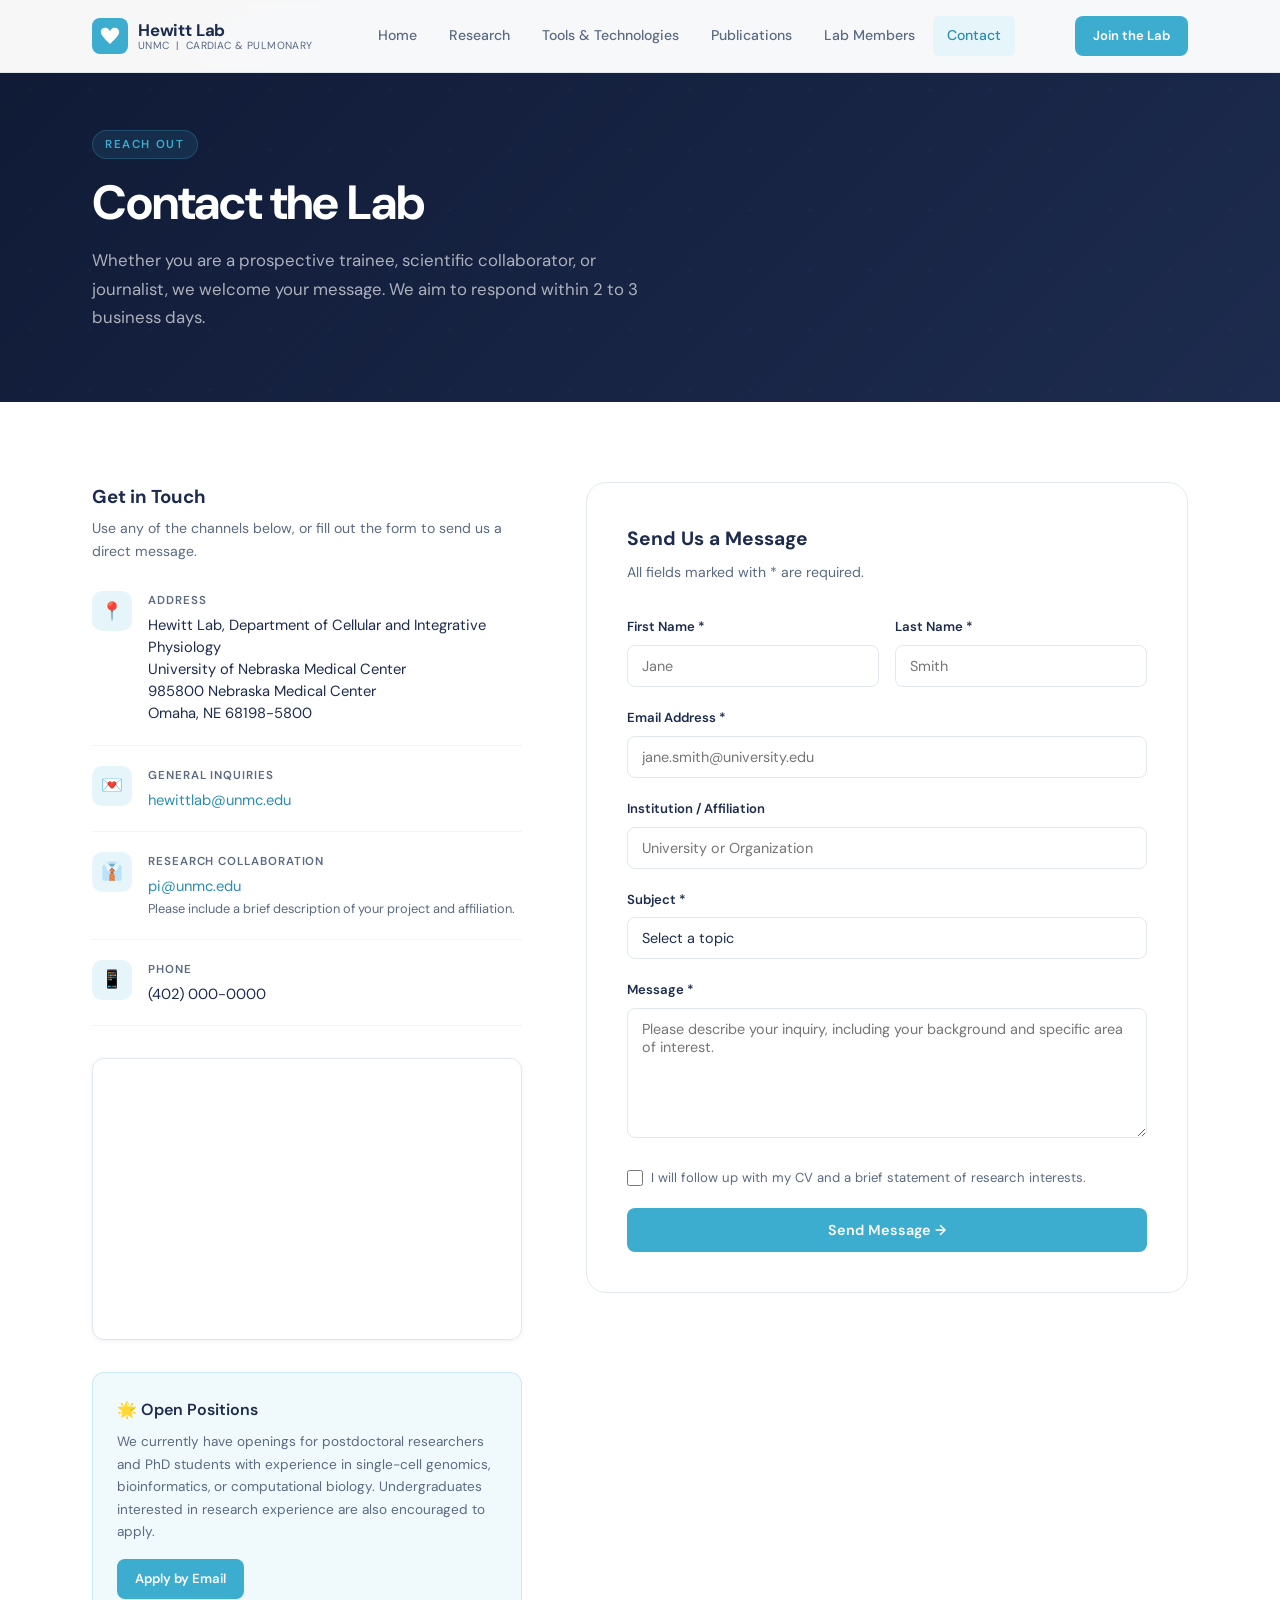
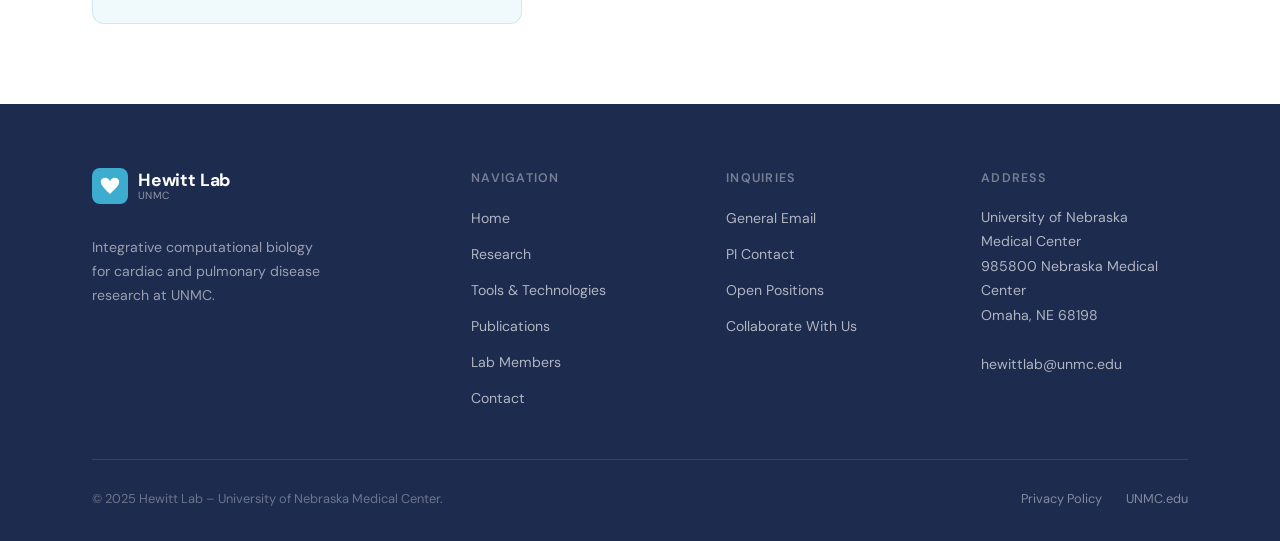
==== contact.html @ bd1dcf68 "Add files via upload" ====
<!DOCTYPE html>
<html lang="en">
<head>
  <meta charset="UTF-8" />
  <meta name="viewport" content="width=device-width, initial-scale=1.0" />
  <title>Contact | Hewitt Lab | UNMC</title>
  <meta name="description" content="Get in touch with the Hewitt Lab at UNMC for research inquiries, collaboration opportunities, and position openings." />
  <link rel="stylesheet" href="styles.css" />
</head>
<body>

  <header class="site-header solid" id="siteHeader">
    <div class="header-inner">
      <a href="index.html" class="header-logo">
        <div class="logo-mark">
          <svg viewBox="0 0 24 24"><path d="M12 21.593c-5.63-5.539-11-10.297-11-14.402 0-3.791 3.068-5.191 5.281-5.191 1.312 0 4.151.501 5.719 4.457 1.59-3.968 4.464-4.447 5.726-4.447 2.54 0 5.274 1.621 5.274 5.181 0 4.069-5.136 8.625-11 14.402z"/></svg>
        </div>
        <div class="logo-text">
          <span class="logo-name">Hewitt Lab</span>
          <span class="logo-sub">UNMC &nbsp;|&nbsp; Cardiac &amp; Pulmonary</span>
        </div>
      </a>
      <nav class="header-nav">
        <a href="index.html" class="nav-link">Home</a>
        <a href="research.html" class="nav-link">Research</a>
        <a href="tools.html" class="nav-link">Tools &amp; Technologies</a>
        <a href="publications.html" class="nav-link">Publications</a>
        <a href="team.html" class="nav-link">Lab Members</a>
        <a href="contact.html" class="nav-link active">Contact</a>
      </nav>
      <a href="contact.html" class="btn btn--primary btn--sm header-cta">Join the Lab</a>
      <button class="menu-toggle" id="menuToggle" aria-label="Open menu"><span></span><span></span><span></span></button>
    </div>
  </header>

  <div class="mobile-nav" id="mobileNav" style="display:none; position:fixed; inset:0; background:var(--navy); z-index:999; flex-direction:column; align-items:flex-start; padding:6rem 2rem 2rem; gap:0.5rem;">
    <a href="index.html" class="nav-link" style="font-size:1.1rem;color:rgba(255,255,255,0.8)">Home</a>
    <a href="research.html" class="nav-link" style="font-size:1.1rem;color:rgba(255,255,255,0.8)">Research</a>
    <a href="tools.html" class="nav-link" style="font-size:1.1rem;color:rgba(255,255,255,0.8)">Tools &amp; Technologies</a>
    <a href="publications.html" class="nav-link" style="font-size:1.1rem;color:rgba(255,255,255,0.8)">Publications</a>
    <a href="team.html" class="nav-link" style="font-size:1.1rem;color:rgba(255,255,255,0.8)">Lab Members</a>
    <a href="contact.html" class="nav-link active" style="font-size:1.1rem;color:white">Contact</a>
  </div>

  <!-- Page Hero -->
  <section class="page-hero">
    <div class="container page-hero-inner">
      <span class="page-hero-label">Reach Out</span>
      <h1 class="page-hero-title">Contact the Lab</h1>
      <p class="page-hero-desc">
        Whether you are a prospective trainee, scientific collaborator, or journalist,
        we welcome your message. We aim to respond within 2 to 3 business days.
      </p>
    </div>
  </section>

  <!-- Contact Section -->
  <section class="section section--light">
    <div class="container">
      <div class="contact-grid">

        <!-- Left: Info -->
        <div>
          <h3 style="margin-bottom:0.25rem;">Get in Touch</h3>
          <p style="font-size:0.88rem; color:var(--text-muted); margin-bottom:0.5rem;">
            Use any of the channels below, or fill out the form to send us a direct message.
          </p>

          <div class="contact-item">
            <div class="contact-icon">&#128205;</div>
            <div>
              <div class="contact-detail-label">Address</div>
              <div class="contact-detail-value">
                Hewitt Lab, Department of Cellular and Integrative Physiology<br />
                University of Nebraska Medical Center<br />
                985800 Nebraska Medical Center<br />
                Omaha, NE 68198-5800
              </div>
            </div>
          </div>

          <div class="contact-item">
            <div class="contact-icon">&#128140;</div>
            <div>
              <div class="contact-detail-label">General Inquiries</div>
              <div class="contact-detail-value">
                <a href="mailto:hewittlab@unmc.edu">hewittlab@unmc.edu</a>
              </div>
            </div>
          </div>

          <div class="contact-item">
            <div class="contact-icon">&#128084;</div>
            <div>
              <div class="contact-detail-label">Research Collaboration</div>
              <div class="contact-detail-value">
                <a href="mailto:pi@unmc.edu">pi@unmc.edu</a><br />
                <span style="font-size:0.8rem; color:var(--text-muted);">
                  Please include a brief description of your project and affiliation.
                </span>
              </div>
            </div>
          </div>

          <div class="contact-item">
            <div class="contact-icon">&#128241;</div>
            <div>
              <div class="contact-detail-label">Phone</div>
              <div class="contact-detail-value">(402) 000-0000</div>
            </div>
          </div>

          <div class="map-block">
            <!-- Google Maps embed — UNMC, Omaha, NE -->
            <iframe
              src="https://www.google.com/maps/embed?pb=!1m18!1m12!1m3!1d3000.6012735597237!2d-95.97845882346048!3d41.25879987132261!2m3!1f0!2f0!3f0!3m2!1i1024!2i768!4f13.1!3m3!1m2!1s0x87938f55f4999999%3A0x1f2e2e2e2e2e2e2e!2sUniversity%20of%20Nebraska%20Medical%20Center!5e0!3m2!1sen!2sus!4v1700000000000"
              allowfullscreen=""
              loading="lazy"
              title="UNMC Location Map"
            ></iframe>
          </div>

          <!-- Openings box -->
          <div style="background:var(--teal-faint); border:1px solid rgba(60,172,207,0.2); border-radius:var(--radius); padding:1.5rem; margin-top:2rem;">
            <div style="font-size:1rem; font-weight:600; color:var(--navy); margin-bottom:0.5rem;">&#127775; Open Positions</div>
            <p style="font-size:0.85rem; color:var(--text-muted); line-height:1.65; margin-bottom:1rem;">
              We currently have openings for postdoctoral researchers and PhD students
              with experience in single-cell genomics, bioinformatics, or computational biology.
              Undergraduates interested in research experience are also encouraged to apply.
            </p>
            <a href="mailto:hewittlab@unmc.edu?subject=Inquiry: Position in the Hewitt Lab" class="btn btn--primary btn--sm">Apply by Email</a>
          </div>
        </div>

        <!-- Right: Form -->
        <div>
          <div class="contact-form">
            <div class="form-title">Send Us a Message</div>
            <div class="form-subtitle">All fields marked with * are required.</div>

            <form id="contactForm" novalidate>
              <div class="form-row">
                <div class="form-group">
                  <label class="form-label" for="firstName">First Name *</label>
                  <input type="text" id="firstName" class="form-input" placeholder="Jane" required />
                </div>
                <div class="form-group">
                  <label class="form-label" for="lastName">Last Name *</label>
                  <input type="text" id="lastName" class="form-input" placeholder="Smith" required />
                </div>
              </div>

              <div class="form-group">
                <label class="form-label" for="email">Email Address *</label>
                <input type="email" id="email" class="form-input" placeholder="jane.smith@university.edu" required />
              </div>

              <div class="form-group">
                <label class="form-label" for="affiliation">Institution / Affiliation</label>
                <input type="text" id="affiliation" class="form-input" placeholder="University or Organization" />
              </div>

              <div class="form-group">
                <label class="form-label" for="subject">Subject *</label>
                <select id="subject" class="form-select" required>
                  <option value="" disabled selected>Select a topic</option>
                  <option>Postdoctoral Position Inquiry</option>
                  <option>PhD / Graduate Student Application</option>
                  <option>Undergraduate Research Opportunity</option>
                  <option>Scientific Collaboration</option>
                  <option>Tool or Software Support</option>
                  <option>Media / Press Inquiry</option>
                  <option>General Question</option>
                </select>
              </div>

              <div class="form-group">
                <label class="form-label" for="message">Message *</label>
                <textarea id="message" class="form-textarea" placeholder="Please describe your inquiry, including your background and specific area of interest." required></textarea>
              </div>

              <div class="form-group" style="display:flex; align-items:center; gap:0.5rem;">
                <input type="checkbox" id="cvAttach" style="width:16px; height:16px; accent-color:var(--teal);" />
                <label for="cvAttach" style="font-size:0.82rem; color:var(--text-muted);">
                  I will follow up with my CV and a brief statement of research interests.
                </label>
              </div>

              <button type="submit" class="btn btn--primary" style="width:100%; justify-content:center;">
                Send Message &#8594;
              </button>

              <div id="formSuccess" style="display:none; margin-top:1rem; padding:0.9rem 1.25rem; background:var(--teal-faint); border:1px solid rgba(60,172,207,0.3); border-radius:8px; font-size:0.88rem; color:var(--teal-dark);">
                Thank you for reaching out. We will review your message and respond within 2 to 3 business days.
              </div>
            </form>
          </div>
        </div>

      </div>
    </div>
  </section>

  <!-- Footer -->
  <footer class="site-footer">
    <div class="container">
      <div class="footer-grid">
        <div class="footer-brand">
          <a href="index.html" class="header-logo" style="margin-bottom:1rem; display:inline-flex;">
            <div class="logo-mark"><svg viewBox="0 0 24 24"><path d="M12 21.593c-5.63-5.539-11-10.297-11-14.402 0-3.791 3.068-5.191 5.281-5.191 1.312 0 4.151.501 5.719 4.457 1.59-3.968 4.464-4.447 5.726-4.447 2.54 0 5.274 1.621 5.274 5.181 0 4.069-5.136 8.625-11 14.402z" fill="white"/></svg></div>
            <div class="logo-text"><span class="logo-name">Hewitt Lab</span><span class="logo-sub">UNMC</span></div>
          </a>
          <p class="footer-tagline">Integrative computational biology for cardiac and pulmonary disease research at UNMC.</p>
        </div>
        <div class="footer-col"><h4>Navigation</h4><ul>
          <li><a href="index.html">Home</a></li><li><a href="research.html">Research</a></li>
          <li><a href="tools.html">Tools &amp; Technologies</a></li><li><a href="publications.html">Publications</a></li>
          <li><a href="team.html">Lab Members</a></li><li><a href="contact.html">Contact</a></li>
        </ul></div>
        <div class="footer-col"><h4>Inquiries</h4><ul>
          <li><a href="mailto:hewittlab@unmc.edu">General Email</a></li>
          <li><a href="mailto:pi@unmc.edu">PI Contact</a></li>
          <li><a href="contact.html">Open Positions</a></li>
          <li><a href="contact.html">Collaborate With Us</a></li>
        </ul></div>
        <div class="footer-col"><h4>Address</h4>
          <address>University of Nebraska<br/>Medical Center<br/>985800 Nebraska Medical Center<br/>Omaha, NE 68198<br/><br/><a href="mailto:hewittlab@unmc.edu">hewittlab@unmc.edu</a></address>
        </div>
      </div>
      <div class="footer-bottom">
        <span>&copy; 2025 Hewitt Lab &ndash; University of Nebraska Medical Center.</span>
        <div style="display:flex; gap:1.5rem;"><a href="#">Privacy Policy</a><a href="https://www.unmc.edu" target="_blank">UNMC.edu</a></div>
      </div>
    </div>
  </footer>

  <script>
    const menuToggle = document.getElementById('menuToggle');
    const mobileNav  = document.getElementById('mobileNav');
    menuToggle.addEventListener('click', () => { mobileNav.style.display = mobileNav.style.display === 'flex' ? 'none' : 'flex'; });

    // Form demo submit
    document.getElementById('contactForm').addEventListener('submit', (e) => {
      e.preventDefault();
      document.getElementById('formSuccess').style.display = 'block';
      e.target.reset();
      e.target.scrollIntoView({ behavior: 'smooth', block: 'end' });
    });
  </script>
</body>
</html>
---- styles.css ----
/* =============================================
   HEWITT LAB — Global Stylesheet
   University of Nebraska Medical Center
   ============================================= */

@import url('https://fonts.googleapis.com/css2?family=DM+Sans:ital,opsz,wght@0,9..40,300;0,9..40,400;0,9..40,500;0,9..40,600;0,9..40,700;1,9..40,300;1,9..40,400&display=swap');

/* ---- Design Tokens ---- */
:root {
  --navy:        #1d2b4e;
  --navy-light:  #2a3d6a;
  --teal:        #3caccf;
  --teal-dark:   #2a8dae;
  --teal-light:  #e6f5fa;
  --teal-faint:  #f0fafc;
  --bg:          #f7f9fc;
  --white:       #ffffff;
  --gray-50:     #f8fafc;
  --gray-100:    #f1f4f8;
  --gray-200:    #e2e8f0;
  --gray-400:    #94a3b8;
  --gray-600:    #5a6a82;
  --gray-800:    #2d3a52;
  --text:        #1d2b4e;
  --text-muted:  #5a6a82;
  --radius-sm:   6px;
  --radius:      12px;
  --radius-lg:   20px;
  --shadow-sm:   0 1px 4px rgba(29,43,78,0.07);
  --shadow:      0 4px 20px rgba(29,43,78,0.10);
  --shadow-lg:   0 12px 48px rgba(29,43,78,0.14);
  --transition:  all 0.25s cubic-bezier(0.4, 0, 0.2, 1);
  --max-w:       1160px;
  --header-h:    72px;
}

/* ---- Reset & Base ---- */
*, *::before, *::after {
  box-sizing: border-box;
  margin: 0;
  padding: 0;
}

html {
  scroll-behavior: smooth;
  font-size: 16px;
}

body {
  font-family: 'DM Sans', sans-serif;
  background: var(--bg);
  color: var(--text);
  line-height: 1.65;
  -webkit-font-smoothing: antialiased;
}

img {
  max-width: 100%;
  display: block;
}

a {
  color: inherit;
  text-decoration: none;
}

ul { list-style: none; }

/* ---- Utility ---- */
.container {
  max-width: var(--max-w);
  margin: 0 auto;
  padding: 0 2rem;
}

.section {
  padding: 80px 0;
}

.section--light { background: var(--white); }
.section--tint  { background: var(--gray-50); }
.section--navy  {
  background: var(--navy);
  color: var(--white);
}

.section-label {
  display: inline-block;
  font-size: 0.75rem;
  font-weight: 600;
  letter-spacing: 0.12em;
  text-transform: uppercase;
  color: var(--teal);
  margin-bottom: 12px;
}

.section-title {
  font-size: clamp(1.75rem, 3vw, 2.4rem);
  font-weight: 700;
  color: var(--navy);
  line-height: 1.2;
  margin-bottom: 1rem;
}

.section--navy .section-title { color: var(--white); }

.section-subtitle {
  font-size: 1.05rem;
  color: var(--text-muted);
  max-width: 600px;
  line-height: 1.7;
}

.section--navy .section-subtitle { color: rgba(255,255,255,0.72); }

.text-center { text-align: center; }
.text-center .section-subtitle { margin: 0 auto; }

/* ---- Buttons ---- */
.btn {
  display: inline-flex;
  align-items: center;
  gap: 8px;
  padding: 13px 26px;
  border-radius: 8px;
  font-family: 'DM Sans', sans-serif;
  font-size: 0.9rem;
  font-weight: 600;
  cursor: pointer;
  transition: var(--transition);
  border: none;
  text-decoration: none;
  white-space: nowrap;
}

.btn--primary {
  background: var(--teal);
  color: var(--white);
}

.btn--primary:hover {
  background: var(--teal-dark);
  transform: translateY(-1px);
  box-shadow: 0 6px 20px rgba(60,172,207,0.35);
}

.btn--outline {
  background: transparent;
  color: var(--navy);
  border: 1.5px solid var(--navy);
}

.btn--outline:hover {
  background: var(--navy);
  color: var(--white);
}

.btn--outline-white {
  background: transparent;
  color: var(--white);
  border: 1.5px solid rgba(255,255,255,0.6);
}

.btn--outline-white:hover {
  background: rgba(255,255,255,0.12);
}

.btn--sm {
  padding: 9px 18px;
  font-size: 0.82rem;
}

/* ---- Tag / Badge ---- */
.tag {
  display: inline-block;
  padding: 4px 12px;
  border-radius: 100px;
  font-size: 0.75rem;
  font-weight: 500;
  background: var(--teal-light);
  color: var(--teal-dark);
}

/* ================================================
   HEADER
   ================================================ */
.site-header {
  position: fixed;
  top: 0;
  left: 0;
  right: 0;
  height: var(--header-h);
  z-index: 1000;
  display: flex;
  align-items: center;
  transition: background 0.3s ease, box-shadow 0.3s ease;
}

/* Transparent on top of hero */
.site-header.hero-page {
  background: transparent;
}

.site-header.scrolled,
.site-header.solid {
  background: rgba(255,255,255,0.97);
  backdrop-filter: blur(10px);
  box-shadow: 0 1px 0 var(--gray-200);
}

.header-inner {
  max-width: var(--max-w);
  margin: 0 auto;
  padding: 0 2rem;
  width: 100%;
  display: flex;
  align-items: center;
  justify-content: space-between;
  gap: 2rem;
}

/* Logo */
.header-logo {
  display: flex;
  align-items: center;
  gap: 10px;
  text-decoration: none;
  flex-shrink: 0;
}

.logo-mark {
  width: 36px;
  height: 36px;
  background: var(--teal);
  border-radius: 8px;
  display: flex;
  align-items: center;
  justify-content: center;
}

.logo-mark svg {
  width: 20px;
  height: 20px;
  fill: white;
}

.logo-text {
  display: flex;
  flex-direction: column;
  line-height: 1.1;
}

.logo-name {
  font-size: 1.05rem;
  font-weight: 700;
  letter-spacing: -0.01em;
  color: var(--white);
  transition: color 0.3s;
}

.logo-sub {
  font-size: 0.65rem;
  font-weight: 400;
  letter-spacing: 0.04em;
  text-transform: uppercase;
  color: rgba(255,255,255,0.65);
  transition: color 0.3s;
}

.site-header.scrolled .logo-name,
.site-header.solid .logo-name {
  color: var(--navy);
}

.site-header.scrolled .logo-sub,
.site-header.solid .logo-sub {
  color: var(--text-muted);
}

/* Nav */
.header-nav {
  display: flex;
  align-items: center;
  gap: 0.25rem;
}

.nav-link {
  padding: 8px 14px;
  border-radius: 6px;
  font-size: 0.88rem;
  font-weight: 500;
  color: rgba(255,255,255,0.85);
  transition: var(--transition);
  white-space: nowrap;
}

.nav-link:hover {
  color: var(--white);
  background: rgba(255,255,255,0.12);
}

.nav-link.active {
  color: var(--white);
  background: rgba(255,255,255,0.18);
}

.site-header.scrolled .nav-link,
.site-header.solid .nav-link {
  color: var(--gray-600);
}

.site-header.scrolled .nav-link:hover,
.site-header.solid .nav-link:hover {
  color: var(--navy);
  background: var(--gray-100);
}

.site-header.scrolled .nav-link.active,
.site-header.solid .nav-link.active {
  color: var(--teal-dark);
  background: var(--teal-light);
}

.header-cta {
  margin-left: 0.5rem;
}

/* Mobile menu toggle */
.menu-toggle {
  display: none;
  flex-direction: column;
  justify-content: center;
  align-items: center;
  gap: 5px;
  width: 36px;
  height: 36px;
  cursor: pointer;
  background: none;
  border: none;
  padding: 0;
}

.menu-toggle span {
  display: block;
  width: 22px;
  height: 2px;
  background: var(--white);
  border-radius: 2px;
  transition: var(--transition);
}

.site-header.scrolled .menu-toggle span,
.site-header.solid .menu-toggle span {
  background: var(--navy);
}

/* ================================================
   FOOTER
   ================================================ */
.site-footer {
  background: var(--navy);
  color: rgba(255,255,255,0.75);
  padding: 64px 0 32px;
}

.footer-grid {
  display: grid;
  grid-template-columns: 1.6fr 1fr 1fr 1fr;
  gap: 3rem;
  margin-bottom: 48px;
}

.footer-brand .logo-name { color: var(--white); font-size: 1.1rem; }
.footer-brand .logo-sub  { color: rgba(255,255,255,0.5); }

.footer-tagline {
  margin-top: 1rem;
  font-size: 0.88rem;
  line-height: 1.7;
  color: rgba(255,255,255,0.55);
  max-width: 240px;
}

.footer-col h4 {
  font-size: 0.78rem;
  font-weight: 600;
  letter-spacing: 0.10em;
  text-transform: uppercase;
  color: rgba(255,255,255,0.4);
  margin-bottom: 1rem;
}

.footer-col ul {
  display: flex;
  flex-direction: column;
  gap: 0.6rem;
}

.footer-col a {
  font-size: 0.88rem;
  color: rgba(255,255,255,0.65);
  transition: color 0.2s;
}

.footer-col a:hover { color: var(--teal); }

.footer-col address {
  font-style: normal;
  font-size: 0.88rem;
  line-height: 1.75;
  color: rgba(255,255,255,0.65);
}

.footer-bottom {
  border-top: 1px solid rgba(255,255,255,0.1);
  padding-top: 28px;
  display: flex;
  align-items: center;
  justify-content: space-between;
  gap: 1rem;
  font-size: 0.8rem;
  color: rgba(255,255,255,0.35);
}

.footer-bottom a {
  color: rgba(255,255,255,0.45);
  transition: color 0.2s;
}

.footer-bottom a:hover { color: var(--teal); }

/* ================================================
   HERO — Home
   ================================================ */
.hero {
  position: relative;
  min-height: 100vh;
  display: flex;
  align-items: center;
  overflow: hidden;
}

.hero-bg {
  position: absolute;
  inset: 0;
  background: linear-gradient(135deg, #0f1a35 0%, #1d2b4e 55%, #1b3a5c 100%);
  z-index: 0;
}

.hero-bg-img {
  position: absolute;
  inset: 0;
  object-fit: cover;
  width: 100%;
  height: 100%;
  opacity: 0.22;
  mix-blend-mode: luminosity;
  z-index: 1;
}

.hero-overlay {
  position: absolute;
  inset: 0;
  background: linear-gradient(
    to right,
    rgba(15, 26, 53, 0.92) 0%,
    rgba(15, 26, 53, 0.70) 55%,
    rgba(15, 26, 53, 0.35) 100%
  );
  z-index: 2;
}

.hero-content {
  position: relative;
  z-index: 3;
  padding: 120px 0 100px;
}

.hero-eyebrow {
  display: inline-flex;
  align-items: center;
  gap: 8px;
  background: rgba(60,172,207,0.18);
  border: 1px solid rgba(60,172,207,0.35);
  border-radius: 100px;
  padding: 5px 14px;
  font-size: 0.78rem;
  font-weight: 600;
  letter-spacing: 0.08em;
  text-transform: uppercase;
  color: var(--teal);
  margin-bottom: 1.5rem;
}

.hero-dot {
  width: 6px;
  height: 6px;
  border-radius: 50%;
  background: var(--teal);
  animation: pulse 2s infinite;
}

@keyframes pulse {
  0%, 100% { opacity: 1; transform: scale(1); }
  50%       { opacity: 0.5; transform: scale(0.8); }
}

.hero-title {
  font-size: clamp(2.4rem, 5vw, 4rem);
  font-weight: 700;
  color: var(--white);
  line-height: 1.12;
  letter-spacing: -0.02em;
  margin-bottom: 1.25rem;
  max-width: 680px;
}

.hero-title em {
  font-style: normal;
  color: var(--teal);
}

.hero-desc {
  font-size: 1.1rem;
  color: rgba(255,255,255,0.72);
  max-width: 520px;
  line-height: 1.7;
  margin-bottom: 2.5rem;
}

.hero-actions {
  display: flex;
  align-items: center;
  flex-wrap: wrap;
  gap: 1rem;
  margin-bottom: 4rem;
}

.hero-stats {
  display: flex;
  gap: 3rem;
  flex-wrap: wrap;
}

.stat {
  display: flex;
  flex-direction: column;
}

.stat-number {
  font-size: 1.8rem;
  font-weight: 700;
  color: var(--white);
  line-height: 1;
}

.stat-label {
  font-size: 0.78rem;
  color: rgba(255,255,255,0.5);
  margin-top: 4px;
  font-weight: 400;
}

/* ================================================
   PAGE HERO (inner pages)
   ================================================ */
.page-hero {
  background: linear-gradient(135deg, #0f1a35 0%, #1d2b4e 100%);
  padding: 130px 0 70px;
  position: relative;
  overflow: hidden;
}

.page-hero::after {
  content: '';
  position: absolute;
  inset: 0;
  background: url("data:image/svg+xml,%3Csvg width='60' height='60' viewBox='0 0 60 60' xmlns='http://www.w3.org/2000/svg'%3E%3Cg fill='none' fill-rule='evenodd'%3E%3Cg fill='%233caccf' fill-opacity='0.04'%3E%3Ccircle cx='30' cy='30' r='2'/%3E%3C/g%3E%3C/g%3E%3C/svg%3E");
}

.page-hero-inner {
  position: relative;
  z-index: 1;
}

.page-hero-label {
  display: inline-block;
  font-size: 0.72rem;
  font-weight: 600;
  letter-spacing: 0.14em;
  text-transform: uppercase;
  color: var(--teal);
  background: rgba(60,172,207,0.12);
  border: 1px solid rgba(60,172,207,0.25);
  padding: 4px 12px;
  border-radius: 100px;
  margin-bottom: 1rem;
}

.page-hero-title {
  font-size: clamp(2rem, 4vw, 3rem);
  font-weight: 700;
  color: var(--white);
  line-height: 1.15;
  letter-spacing: -0.02em;
  margin-bottom: 1rem;
}

.page-hero-desc {
  font-size: 1.05rem;
  color: rgba(255,255,255,0.65);
  max-width: 560px;
  line-height: 1.7;
}

/* ================================================
   CARDS
   ================================================ */
.card {
  background: var(--white);
  border-radius: var(--radius);
  border: 1px solid var(--gray-200);
  overflow: hidden;
  transition: var(--transition);
}

.card:hover {
  transform: translateY(-4px);
  box-shadow: var(--shadow-lg);
  border-color: transparent;
}

.card-img {
  width: 100%;
  height: 200px;
  object-fit: cover;
}

.card-body {
  padding: 1.5rem;
}

.card-label {
  font-size: 0.72rem;
  font-weight: 600;
  letter-spacing: 0.1em;
  text-transform: uppercase;
  color: var(--teal-dark);
  margin-bottom: 0.6rem;
}

.card-title {
  font-size: 1.05rem;
  font-weight: 600;
  color: var(--navy);
  margin-bottom: 0.6rem;
  line-height: 1.35;
}

.card-text {
  font-size: 0.88rem;
  color: var(--text-muted);
  line-height: 1.65;
}

.card-footer {
  padding: 1rem 1.5rem;
  border-top: 1px solid var(--gray-100);
  display: flex;
  align-items: center;
  justify-content: space-between;
}

/* ================================================
   GRID LAYOUTS
   ================================================ */
.grid-3 {
  display: grid;
  grid-template-columns: repeat(3, 1fr);
  gap: 1.5rem;
}

.grid-2 {
  display: grid;
  grid-template-columns: repeat(2, 1fr);
  gap: 2rem;
}

.grid-4 {
  display: grid;
  grid-template-columns: repeat(4, 1fr);
  gap: 1.5rem;
}

/* ================================================
   RESEARCH AREAS (Home)
   ================================================ */
.research-strip {
  display: grid;
  grid-template-columns: repeat(3, 1fr);
  gap: 1.5rem;
  margin-top: 3rem;
}

.research-card {
  background: var(--white);
  border: 1px solid var(--gray-200);
  border-radius: var(--radius);
  padding: 2rem;
  transition: var(--transition);
  position: relative;
  overflow: hidden;
}

.research-card::before {
  content: '';
  position: absolute;
  top: 0; left: 0; right: 0;
  height: 3px;
  background: var(--teal);
  transform: scaleX(0);
  transition: transform 0.3s ease;
  transform-origin: left;
}

.research-card:hover::before { transform: scaleX(1); }

.research-card:hover {
  transform: translateY(-4px);
  box-shadow: var(--shadow-lg);
  border-color: transparent;
}

.research-icon {
  width: 48px;
  height: 48px;
  background: var(--teal-light);
  border-radius: 12px;
  display: flex;
  align-items: center;
  justify-content: center;
  margin-bottom: 1.25rem;
  font-size: 1.4rem;
}

.research-card h3 {
  font-size: 1.05rem;
  font-weight: 600;
  color: var(--navy);
  margin-bottom: 0.6rem;
}

.research-card p {
  font-size: 0.88rem;
  color: var(--text-muted);
  line-height: 1.65;
  margin-bottom: 1.25rem;
}

.research-link {
  font-size: 0.82rem;
  font-weight: 600;
  color: var(--teal-dark);
  display: inline-flex;
  align-items: center;
  gap: 4px;
  transition: gap 0.2s;
}

.research-link:hover { gap: 8px; }

/* ================================================
   ABOUT SPLIT (Home)
   ================================================ */
.about-split {
  display: grid;
  grid-template-columns: 1fr 1fr;
  gap: 5rem;
  align-items: center;
}

.about-img {
  position: relative;
  border-radius: var(--radius-lg);
  overflow: hidden;
  box-shadow: var(--shadow-lg);
}

.about-img img {
  width: 100%;
  height: 440px;
  object-fit: cover;
}

.about-img-badge {
  position: absolute;
  bottom: 24px;
  left: 24px;
  background: var(--white);
  border-radius: var(--radius);
  padding: 14px 20px;
  box-shadow: var(--shadow);
  display: flex;
  align-items: center;
  gap: 12px;
}

.badge-icon {
  width: 40px;
  height: 40px;
  background: var(--teal);
  border-radius: 8px;
  display: flex;
  align-items: center;
  justify-content: center;
  font-size: 1.2rem;
  flex-shrink: 0;
}

.badge-label {
  font-size: 0.72rem;
  color: var(--text-muted);
}

.badge-value {
  font-size: 0.95rem;
  font-weight: 700;
  color: var(--navy);
}

.about-text .section-label { display: block; }

.about-highlights {
  margin-top: 2rem;
  display: flex;
  flex-direction: column;
  gap: 1rem;
}

.highlight-item {
  display: flex;
  gap: 1rem;
  align-items: flex-start;
}

.highlight-dot {
  width: 8px;
  height: 8px;
  background: var(--teal);
  border-radius: 50%;
  margin-top: 7px;
  flex-shrink: 0;
}

.highlight-item p {
  font-size: 0.92rem;
  color: var(--text-muted);
  line-height: 1.6;
}

.highlight-item strong {
  color: var(--text);
  font-weight: 600;
}

/* ================================================
   CTA BANNER
   ================================================ */
.cta-banner {
  background: linear-gradient(135deg, var(--teal-dark) 0%, var(--navy) 100%);
  border-radius: var(--radius-lg);
  padding: 64px 56px;
  display: flex;
  align-items: center;
  justify-content: space-between;
  gap: 2rem;
  overflow: hidden;
  position: relative;
}

.cta-banner::before {
  content: '';
  position: absolute;
  top: -40px; right: -40px;
  width: 220px; height: 220px;
  border-radius: 50%;
  background: rgba(255,255,255,0.05);
}

.cta-banner::after {
  content: '';
  position: absolute;
  bottom: -60px; right: 80px;
  width: 300px; height: 300px;
  border-radius: 50%;
  background: rgba(255,255,255,0.04);
}

.cta-text h2 {
  font-size: 1.8rem;
  font-weight: 700;
  color: var(--white);
  margin-bottom: 0.5rem;
}

.cta-text p {
  color: rgba(255,255,255,0.7);
  font-size: 1rem;
  max-width: 420px;
}

.cta-actions {
  display: flex;
  gap: 1rem;
  flex-shrink: 0;
  position: relative;
  z-index: 1;
}

/* ================================================
   RESEARCH PAGE
   ================================================ */
.research-area {
  display: grid;
  grid-template-columns: 1fr 1fr;
  gap: 4rem;
  align-items: center;
  padding: 64px 0;
  border-bottom: 1px solid var(--gray-200);
}

.research-area:last-child { border-bottom: none; }

.research-area.reverse { direction: rtl; }
.research-area.reverse > * { direction: ltr; }

.research-area-img {
  border-radius: var(--radius-lg);
  overflow: hidden;
  box-shadow: var(--shadow);
}

.research-area-img img {
  width: 100%;
  height: 340px;
  object-fit: cover;
}

.research-area-text .tag { margin-bottom: 1rem; }

.research-area-text h2 {
  font-size: 1.6rem;
  font-weight: 700;
  color: var(--navy);
  margin-bottom: 1rem;
  line-height: 1.25;
}

.research-area-text p {
  font-size: 0.95rem;
  color: var(--text-muted);
  line-height: 1.75;
  margin-bottom: 1rem;
}

.method-list {
  margin-top: 1.25rem;
  display: flex;
  flex-wrap: wrap;
  gap: 0.5rem;
}

/* ================================================
   TOOLS PAGE
   ================================================ */
.tools-grid {
  display: grid;
  grid-template-columns: repeat(3, 1fr);
  gap: 1.5rem;
}

.tool-card {
  background: var(--white);
  border: 1px solid var(--gray-200);
  border-radius: var(--radius);
  padding: 2rem;
  transition: var(--transition);
}

.tool-card:hover {
  transform: translateY(-3px);
  box-shadow: var(--shadow);
  border-color: var(--teal-light);
}

.tool-icon {
  width: 52px;
  height: 52px;
  background: var(--teal-faint);
  border-radius: 12px;
  display: flex;
  align-items: center;
  justify-content: center;
  font-size: 1.5rem;
  margin-bottom: 1.25rem;
  border: 1px solid rgba(60,172,207,0.15);
}

.tool-card h3 {
  font-size: 1rem;
  font-weight: 600;
  color: var(--navy);
  margin-bottom: 0.4rem;
}

.tool-card .version {
  font-size: 0.72rem;
  color: var(--teal-dark);
  font-weight: 500;
  margin-bottom: 0.75rem;
}

.tool-card p {
  font-size: 0.85rem;
  color: var(--text-muted);
  line-height: 1.65;
  margin-bottom: 1.25rem;
}

.tool-links {
  display: flex;
  gap: 0.75rem;
  flex-wrap: wrap;
}

.pipeline-steps {
  display: flex;
  align-items: stretch;
  gap: 0;
  margin-top: 2.5rem;
  overflow-x: auto;
}

.pipeline-step {
  flex: 1;
  background: var(--white);
  border: 1px solid var(--gray-200);
  border-radius: 0;
  padding: 1.5rem;
  position: relative;
  min-width: 160px;
}

.pipeline-step:first-child { border-radius: var(--radius) 0 0 var(--radius); }
.pipeline-step:last-child  { border-radius: 0 var(--radius) var(--radius) 0; }

.pipeline-step::after {
  content: '→';
  position: absolute;
  right: -12px;
  top: 50%;
  transform: translateY(-50%);
  font-size: 1.2rem;
  color: var(--teal);
  z-index: 1;
  background: var(--bg);
  padding: 0 4px;
}

.pipeline-step:last-child::after { display: none; }

.step-num {
  font-size: 0.65rem;
  font-weight: 700;
  letter-spacing: 0.1em;
  text-transform: uppercase;
  color: var(--teal-dark);
  margin-bottom: 0.5rem;
}

.pipeline-step h4 {
  font-size: 0.9rem;
  font-weight: 600;
  color: var(--navy);
  margin-bottom: 0.4rem;
}

.pipeline-step p {
  font-size: 0.78rem;
  color: var(--text-muted);
  line-height: 1.5;
}

/* ================================================
   PUBLICATIONS PAGE
   ================================================ */
.pub-filter {
  display: flex;
  gap: 0.5rem;
  flex-wrap: wrap;
  margin-bottom: 2.5rem;
}

.filter-btn {
  padding: 7px 18px;
  border-radius: 100px;
  border: 1.5px solid var(--gray-200);
  background: var(--white);
  font-family: 'DM Sans', sans-serif;
  font-size: 0.82rem;
  font-weight: 500;
  color: var(--gray-600);
  cursor: pointer;
  transition: var(--transition);
}

.filter-btn:hover {
  border-color: var(--teal);
  color: var(--teal-dark);
}

.filter-btn.active {
  background: var(--teal);
  border-color: var(--teal);
  color: var(--white);
}

.pub-list {
  display: flex;
  flex-direction: column;
  gap: 1rem;
}

.pub-item {
  background: var(--white);
  border: 1px solid var(--gray-200);
  border-radius: var(--radius);
  padding: 1.5rem 2rem;
  transition: var(--transition);
  display: flex;
  gap: 2rem;
  align-items: flex-start;
}

.pub-item:hover {
  box-shadow: var(--shadow);
  border-color: transparent;
}

.pub-year {
  font-size: 0.85rem;
  font-weight: 700;
  color: var(--teal-dark);
  min-width: 42px;
  padding-top: 3px;
}

.pub-content { flex: 1; }

.pub-title {
  font-size: 0.97rem;
  font-weight: 600;
  color: var(--navy);
  margin-bottom: 0.35rem;
  line-height: 1.4;
}

.pub-authors {
  font-size: 0.82rem;
  color: var(--text-muted);
  margin-bottom: 0.35rem;
}

.pub-journal {
  font-size: 0.82rem;
  color: var(--teal-dark);
  font-style: italic;
}

.pub-actions {
  display: flex;
  gap: 0.5rem;
  flex-shrink: 0;
  align-items: flex-start;
  padding-top: 3px;
}

/* ================================================
   TEAM PAGE
   ================================================ */
.pi-card {
  background: var(--white);
  border: 1px solid var(--gray-200);
  border-radius: var(--radius-lg);
  padding: 2.5rem;
  display: flex;
  gap: 3rem;
  align-items: flex-start;
  margin-bottom: 3rem;
  box-shadow: var(--shadow-sm);
}

.pi-photo {
  width: 180px;
  height: 180px;
  border-radius: var(--radius);
  object-fit: cover;
  flex-shrink: 0;
  background: var(--gray-100);
}

.pi-info h2 {
  font-size: 1.5rem;
  font-weight: 700;
  color: var(--navy);
  margin-bottom: 0.25rem;
}

.pi-title {
  font-size: 0.88rem;
  color: var(--teal-dark);
  font-weight: 500;
  margin-bottom: 0.5rem;
}

.pi-affiliation {
  font-size: 0.82rem;
  color: var(--text-muted);
  margin-bottom: 1rem;
}

.pi-bio {
  font-size: 0.92rem;
  color: var(--text-muted);
  line-height: 1.75;
  margin-bottom: 1.25rem;
  max-width: 620px;
}

.pi-links {
  display: flex;
  gap: 0.75rem;
  flex-wrap: wrap;
}

.member-grid {
  display: grid;
  grid-template-columns: repeat(4, 1fr);
  gap: 1.5rem;
  margin-bottom: 3rem;
}

.member-card {
  background: var(--white);
  border: 1px solid var(--gray-200);
  border-radius: var(--radius);
  overflow: hidden;
  text-align: center;
  transition: var(--transition);
}

.member-card:hover {
  transform: translateY(-4px);
  box-shadow: var(--shadow);
  border-color: transparent;
}

.member-photo {
  width: 100%;
  height: 200px;
  object-fit: cover;
  background: var(--gray-100);
  display: block;
}

.member-photo-placeholder {
  width: 100%;
  height: 200px;
  background: linear-gradient(135deg, var(--gray-100) 0%, var(--gray-200) 100%);
  display: flex;
  align-items: center;
  justify-content: center;
  font-size: 3rem;
  color: var(--gray-400);
}

.member-info {
  padding: 1.25rem;
}

.member-name {
  font-size: 0.95rem;
  font-weight: 600;
  color: var(--navy);
  margin-bottom: 0.25rem;
}

.member-role {
  font-size: 0.78rem;
  color: var(--teal-dark);
  font-weight: 500;
  margin-bottom: 0.4rem;
}

.member-focus {
  font-size: 0.78rem;
  color: var(--text-muted);
  line-height: 1.5;
}

.group-section-title {
  font-size: 0.78rem;
  font-weight: 700;
  letter-spacing: 0.1em;
  text-transform: uppercase;
  color: var(--text-muted);
  margin-bottom: 1.25rem;
  padding-bottom: 0.75rem;
  border-bottom: 1px solid var(--gray-200);
}

/* ================================================
   CONTACT PAGE
   ================================================ */
.contact-grid {
  display: grid;
  grid-template-columns: 1fr 1.4fr;
  gap: 4rem;
  align-items: flex-start;
}

.contact-info h3 {
  font-size: 1.15rem;
  font-weight: 600;
  color: var(--navy);
  margin-bottom: 0.5rem;
}

.contact-item {
  display: flex;
  gap: 1rem;
  align-items: flex-start;
  padding: 1.25rem 0;
  border-bottom: 1px solid var(--gray-100);
}

.contact-icon {
  width: 40px;
  height: 40px;
  background: var(--teal-light);
  border-radius: 10px;
  display: flex;
  align-items: center;
  justify-content: center;
  font-size: 1.1rem;
  flex-shrink: 0;
}

.contact-detail-label {
  font-size: 0.72rem;
  font-weight: 600;
  letter-spacing: 0.08em;
  text-transform: uppercase;
  color: var(--text-muted);
  margin-bottom: 0.25rem;
}

.contact-detail-value {
  font-size: 0.92rem;
  color: var(--navy);
  line-height: 1.5;
}

.contact-detail-value a {
  color: var(--teal-dark);
  transition: color 0.2s;
}

.contact-detail-value a:hover { color: var(--navy); }

.map-block {
  border-radius: var(--radius);
  overflow: hidden;
  border: 1px solid var(--gray-200);
  box-shadow: var(--shadow-sm);
  margin-top: 2rem;
}

.map-block iframe {
  width: 100%;
  height: 280px;
  border: none;
  display: block;
}

.contact-form {
  background: var(--white);
  border: 1px solid var(--gray-200);
  border-radius: var(--radius-lg);
  padding: 2.5rem;
}

.form-title {
  font-size: 1.2rem;
  font-weight: 700;
  color: var(--navy);
  margin-bottom: 0.4rem;
}

.form-subtitle {
  font-size: 0.88rem;
  color: var(--text-muted);
  margin-bottom: 2rem;
}

.form-group {
  margin-bottom: 1.25rem;
}

.form-row {
  display: grid;
  grid-template-columns: 1fr 1fr;
  gap: 1rem;
}

.form-label {
  display: block;
  font-size: 0.82rem;
  font-weight: 600;
  color: var(--navy);
  margin-bottom: 0.45rem;
}

.form-input,
.form-select,
.form-textarea {
  width: 100%;
  padding: 11px 14px;
  border: 1.5px solid var(--gray-200);
  border-radius: 8px;
  font-family: 'DM Sans', sans-serif;
  font-size: 0.9rem;
  color: var(--text);
  background: var(--white);
  transition: border-color 0.2s, box-shadow 0.2s;
  outline: none;
  appearance: none;
}

.form-input:focus,
.form-select:focus,
.form-textarea:focus {
  border-color: var(--teal);
  box-shadow: 0 0 0 3px rgba(60,172,207,0.12);
}

.form-textarea {
  min-height: 130px;
  resize: vertical;
}

/* ================================================
   SCROLL ANIMATIONS
   ================================================ */
.fade-in {
  opacity: 0;
  transform: translateY(24px);
  transition: opacity 0.55s ease, transform 0.55s ease;
}

.fade-in.visible {
  opacity: 1;
  transform: translateY(0);
}

.fade-in-delay-1 { transition-delay: 0.1s; }
.fade-in-delay-2 { transition-delay: 0.2s; }
.fade-in-delay-3 { transition-delay: 0.3s; }

/* ================================================
   RESPONSIVE
   ================================================ */
@media (max-width: 1024px) {
  .grid-4, .member-grid { grid-template-columns: repeat(2, 1fr); }
  .footer-grid { grid-template-columns: 1fr 1fr; }
  .about-split, .research-area { grid-template-columns: 1fr; gap: 2rem; }
  .research-area.reverse { direction: ltr; }
  .research-area-img img { height: 260px; }
  .cta-banner { flex-direction: column; padding: 40px 32px; }
}

@media (max-width: 768px) {
  .section { padding: 56px 0; }
  .grid-3, .tools-grid, .research-strip { grid-template-columns: 1fr; }
  .grid-2 { grid-template-columns: 1fr; }
  .header-nav, .header-cta { display: none; }
  .menu-toggle { display: flex; }
  .hero-stats { gap: 2rem; }
  .pi-card { flex-direction: column; gap: 1.5rem; }
  .pi-photo { width: 120px; height: 120px; }
  .contact-grid { grid-template-columns: 1fr; }
  .form-row { grid-template-columns: 1fr; }
  .pub-item { flex-direction: column; gap: 0.75rem; }
  .pipeline-steps { flex-direction: column; }
  .pipeline-step { border-radius: var(--radius) !important; }
  .pipeline-step::after { display: none; }
  .footer-grid { grid-template-columns: 1fr; }
  .footer-bottom { flex-direction: column; text-align: center; }
}

@media (max-width: 480px) {
  .container { padding: 0 1.25rem; }
  .hero-title { font-size: 2rem; }
  .cta-banner { padding: 28px 20px; }
  .cta-actions { flex-direction: column; }
  .member-grid { grid-template-columns: 1fr 1fr; }
}
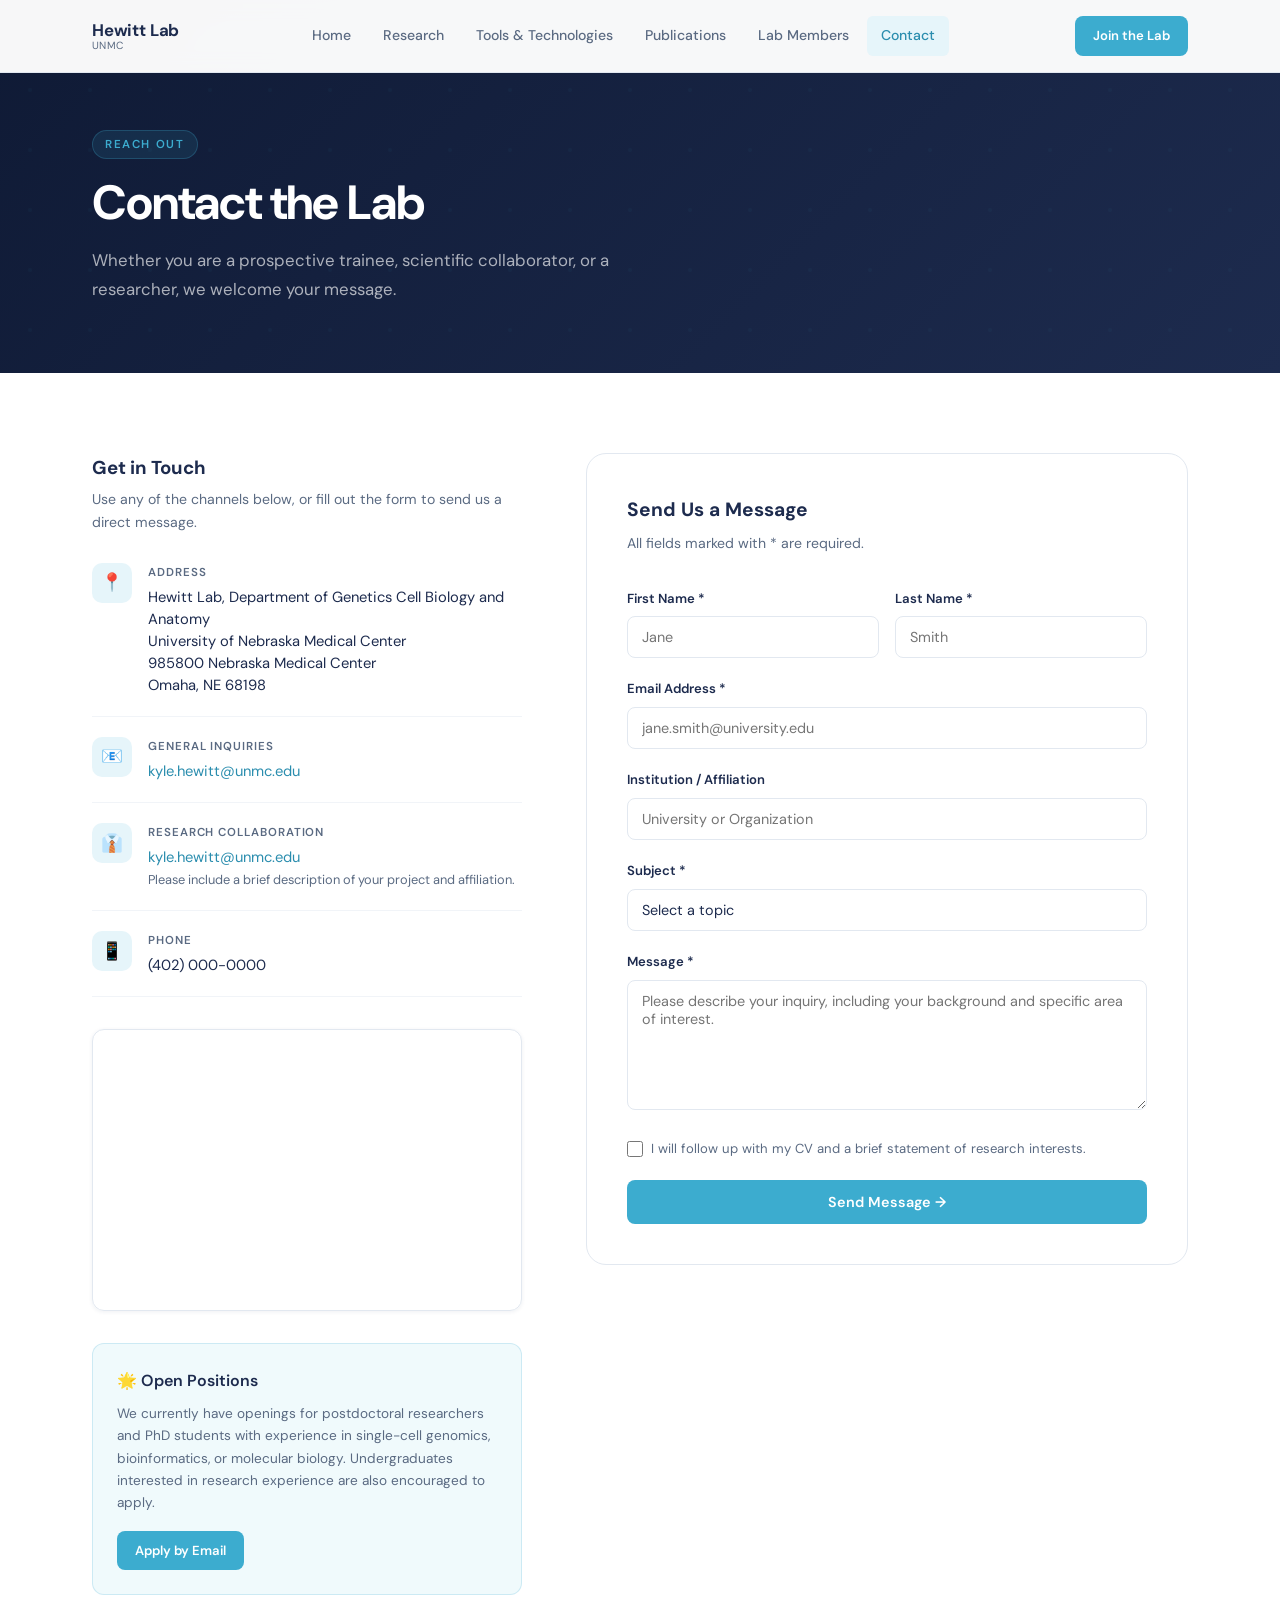
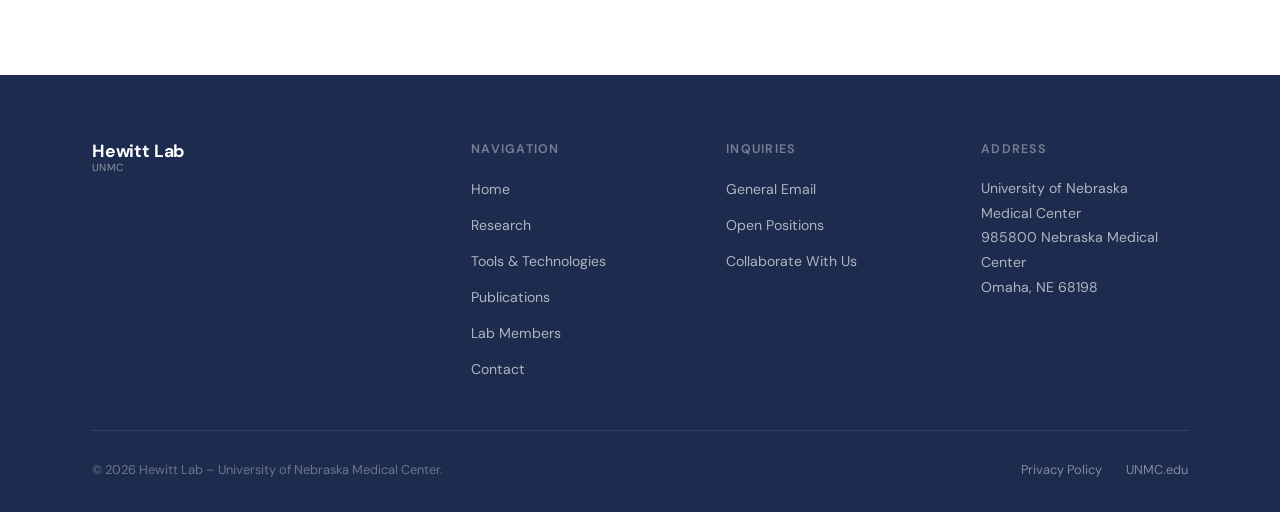
==== commit 56b8028e: "Updated" ====
--- a/contact.html
+++ b/contact.html
@@ -6,18 +6,17 @@
   <title>Contact | Hewitt Lab | UNMC</title>
   <meta name="description" content="Get in touch with the Hewitt Lab at UNMC for research inquiries, collaboration opportunities, and position openings." />
   <link rel="stylesheet" href="styles.css" />
+  <link rel="icon" type="image/png" href="public/blood-logo.png" />
 </head>
 <body>
 
   <header class="site-header solid" id="siteHeader">
     <div class="header-inner">
       <a href="index.html" class="header-logo">
-        <div class="logo-mark">
-          <svg viewBox="0 0 24 24"><path d="M12 21.593c-5.63-5.539-11-10.297-11-14.402 0-3.791 3.068-5.191 5.281-5.191 1.312 0 4.151.501 5.719 4.457 1.59-3.968 4.464-4.447 5.726-4.447 2.54 0 5.274 1.621 5.274 5.181 0 4.069-5.136 8.625-11 14.402z"/></svg>
-        </div>
+
         <div class="logo-text">
           <span class="logo-name">Hewitt Lab</span>
-          <span class="logo-sub">UNMC &nbsp;|&nbsp; Cardiac &amp; Pulmonary</span>
+          <span class="logo-sub">UNMC &nbsp;</span>
         </div>
       </a>
       <nav class="header-nav">
@@ -48,8 +47,8 @@
       <span class="page-hero-label">Reach Out</span>
       <h1 class="page-hero-title">Contact the Lab</h1>
       <p class="page-hero-desc">
-        Whether you are a prospective trainee, scientific collaborator, or journalist,
-        we welcome your message. We aim to respond within 2 to 3 business days.
+        Whether you are a prospective trainee, scientific collaborator, or a researcher,
+        we welcome your message.
       </p>
     </div>
   </section>
@@ -71,20 +70,20 @@
             <div>
               <div class="contact-detail-label">Address</div>
               <div class="contact-detail-value">
-                Hewitt Lab, Department of Cellular and Integrative Physiology<br />
+                Hewitt Lab, Department of Genetics Cell Biology and Anatomy<br />
                 University of Nebraska Medical Center<br />
                 985800 Nebraska Medical Center<br />
-                Omaha, NE 68198-5800
-              </div>
-            </div>
-          </div>
-
-          <div class="contact-item">
-            <div class="contact-icon">&#128140;</div>
+                Omaha, NE 68198
+              </div>
+            </div>
+          </div>
+
+          <div class="contact-item">
+            <div class="contact-icon">&#128231;</div>
             <div>
               <div class="contact-detail-label">General Inquiries</div>
               <div class="contact-detail-value">
-                <a href="mailto:hewittlab@unmc.edu">hewittlab@unmc.edu</a>
+                <a href="mailto:kyle.hewitt@unmc.edu">kyle.hewitt@unmc.edu</a>
               </div>
             </div>
           </div>
@@ -94,7 +93,7 @@
             <div>
               <div class="contact-detail-label">Research Collaboration</div>
               <div class="contact-detail-value">
-                <a href="mailto:pi@unmc.edu">pi@unmc.edu</a><br />
+                <a href="mailto:kyle.hewitt@unmc.edu">kyle.hewitt@unmc.edu</a><br />
                 <span style="font-size:0.8rem; color:var(--text-muted);">
                   Please include a brief description of your project and affiliation.
                 </span>
@@ -125,10 +124,10 @@
             <div style="font-size:1rem; font-weight:600; color:var(--navy); margin-bottom:0.5rem;">&#127775; Open Positions</div>
             <p style="font-size:0.85rem; color:var(--text-muted); line-height:1.65; margin-bottom:1rem;">
               We currently have openings for postdoctoral researchers and PhD students
-              with experience in single-cell genomics, bioinformatics, or computational biology.
+              with experience in single-cell genomics, bioinformatics, or molecular biology.
               Undergraduates interested in research experience are also encouraged to apply.
             </p>
-            <a href="mailto:hewittlab@unmc.edu?subject=Inquiry: Position in the Hewitt Lab" class="btn btn--primary btn--sm">Apply by Email</a>
+            <a href="mailto:kyle.hewitt@unmc.edu?subject=Inquiry: Position in the Hewitt Lab" class="btn btn--primary btn--sm">Apply by Email</a>
           </div>
         </div>
 
@@ -168,8 +167,6 @@
                   <option>PhD / Graduate Student Application</option>
                   <option>Undergraduate Research Opportunity</option>
                   <option>Scientific Collaboration</option>
-                  <option>Tool or Software Support</option>
-                  <option>Media / Press Inquiry</option>
                   <option>General Question</option>
                 </select>
               </div>
@@ -207,10 +204,8 @@
       <div class="footer-grid">
         <div class="footer-brand">
           <a href="index.html" class="header-logo" style="margin-bottom:1rem; display:inline-flex;">
-            <div class="logo-mark"><svg viewBox="0 0 24 24"><path d="M12 21.593c-5.63-5.539-11-10.297-11-14.402 0-3.791 3.068-5.191 5.281-5.191 1.312 0 4.151.501 5.719 4.457 1.59-3.968 4.464-4.447 5.726-4.447 2.54 0 5.274 1.621 5.274 5.181 0 4.069-5.136 8.625-11 14.402z" fill="white"/></svg></div>
             <div class="logo-text"><span class="logo-name">Hewitt Lab</span><span class="logo-sub">UNMC</span></div>
           </a>
-          <p class="footer-tagline">Integrative computational biology for cardiac and pulmonary disease research at UNMC.</p>
         </div>
         <div class="footer-col"><h4>Navigation</h4><ul>
           <li><a href="index.html">Home</a></li><li><a href="research.html">Research</a></li>
@@ -218,17 +213,16 @@
           <li><a href="team.html">Lab Members</a></li><li><a href="contact.html">Contact</a></li>
         </ul></div>
         <div class="footer-col"><h4>Inquiries</h4><ul>
-          <li><a href="mailto:hewittlab@unmc.edu">General Email</a></li>
-          <li><a href="mailto:pi@unmc.edu">PI Contact</a></li>
+          <li><a href="mailto:kyle.hewitt@unmc.edu">General Email</a></li>
           <li><a href="contact.html">Open Positions</a></li>
           <li><a href="contact.html">Collaborate With Us</a></li>
         </ul></div>
         <div class="footer-col"><h4>Address</h4>
-          <address>University of Nebraska<br/>Medical Center<br/>985800 Nebraska Medical Center<br/>Omaha, NE 68198<br/><br/><a href="mailto:hewittlab@unmc.edu">hewittlab@unmc.edu</a></address>
+          <address>University of Nebraska<br/>Medical Center<br/>985800 Nebraska Medical Center<br/>Omaha, NE 68198<br/><br/></address>
         </div>
       </div>
       <div class="footer-bottom">
-        <span>&copy; 2025 Hewitt Lab &ndash; University of Nebraska Medical Center.</span>
+        <span>&copy; 2026 Hewitt Lab &ndash; University of Nebraska Medical Center.</span>
         <div style="display:flex; gap:1.5rem;"><a href="#">Privacy Policy</a><a href="https://www.unmc.edu" target="_blank">UNMC.edu</a></div>
       </div>
     </div>
--- a/styles.css
+++ b/styles.css
@@ -198,7 +198,7 @@
 
 /* Transparent on top of hero */
 .site-header.hero-page {
-  background: transparent;
+  background: var(--navy);
 }
 
 .site-header.scrolled,
@@ -732,15 +732,21 @@
 }
 
 .research-icon {
-  width: 48px;
-  height: 48px;
-  background: var(--teal-light);
-  border-radius: 12px;
+  width: 80px;
+  height: 80px;
+  background-color: #bde0fe;
+  border-radius: 16px;
   display: flex;
   align-items: center;
   justify-content: center;
-  margin-bottom: 1.25rem;
-  font-size: 1.4rem;
+  margin-bottom: 1rem;
+  overflow: hidden;
+}
+
+.research-icon img {
+  width: 100%;
+  height: 100%;
+  object-fit: cover;
 }
 
 .research-card h3 {
@@ -941,8 +947,9 @@
 }
 
 .research-area-img img {
-  width: 100%;
-  height: 340px;
+  width: auto;
+  align-items: flex-start;
+  height: auto;
   object-fit: cover;
 }
 
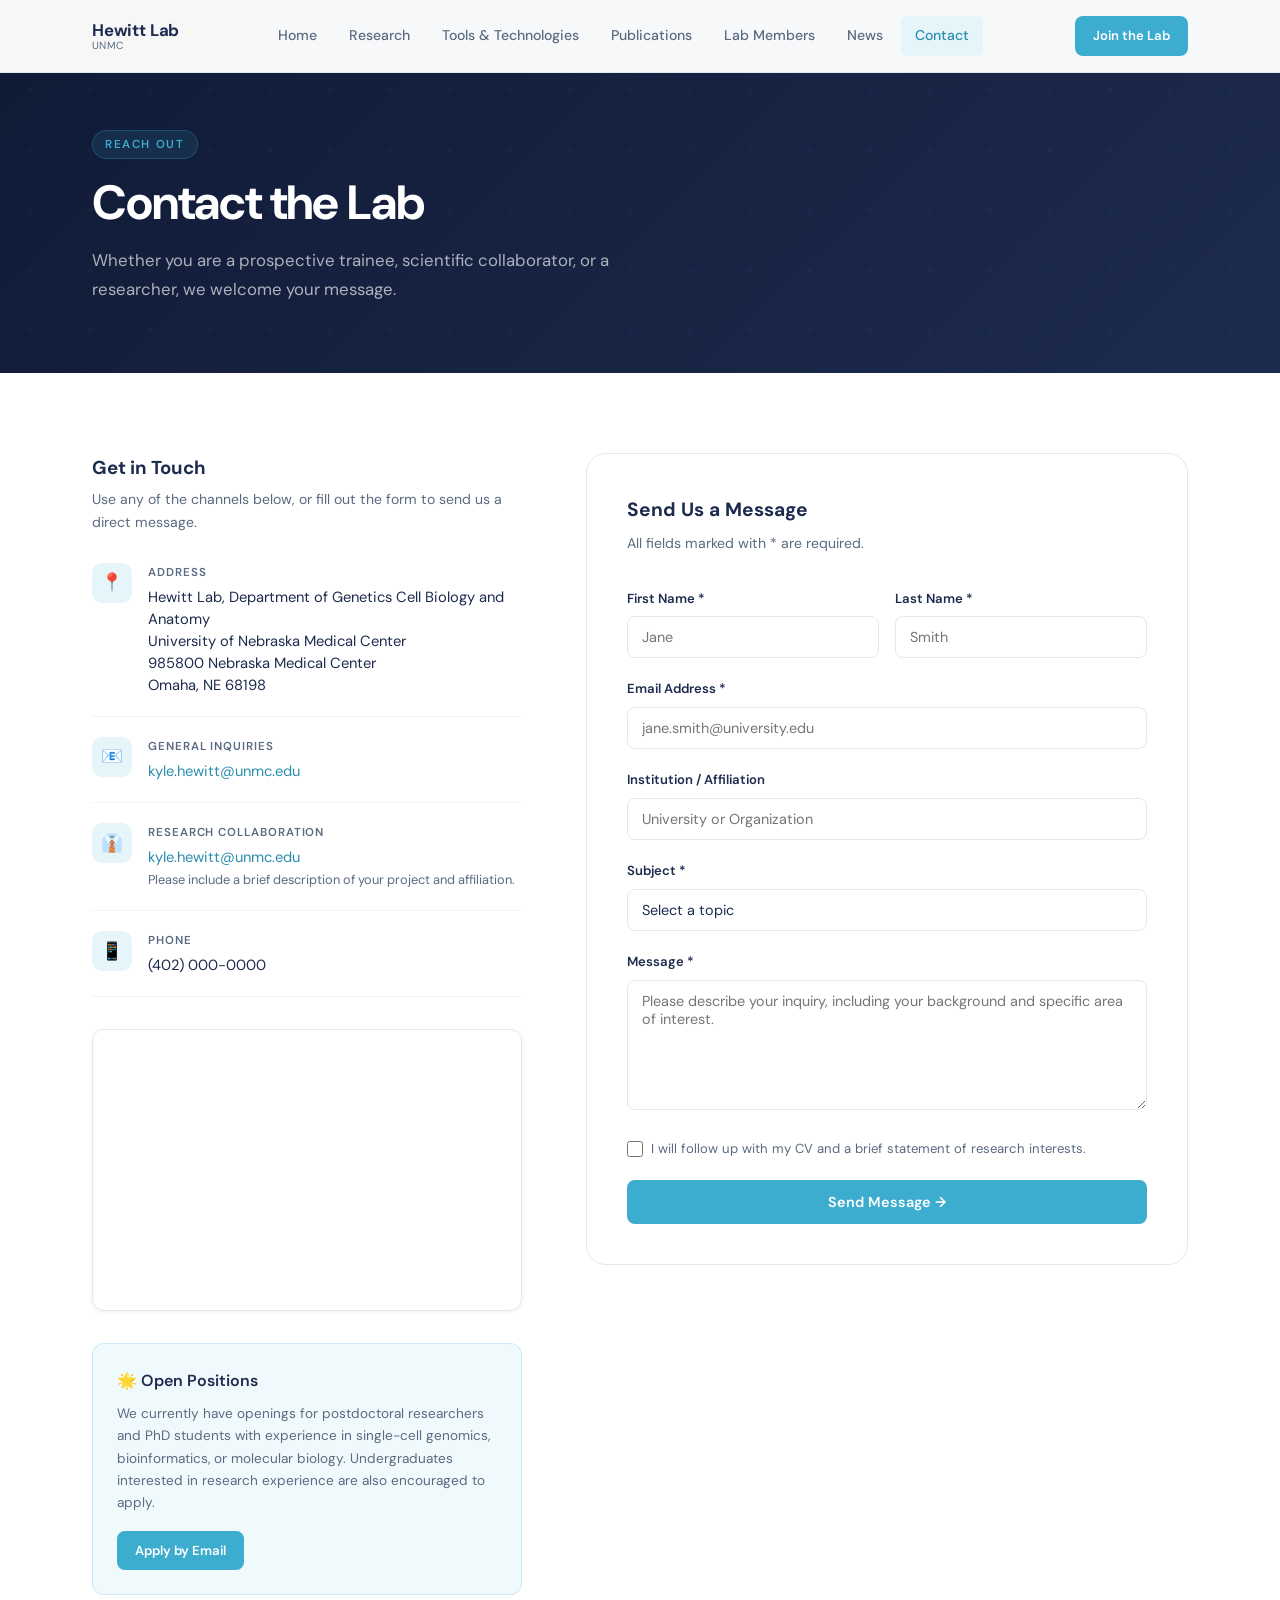
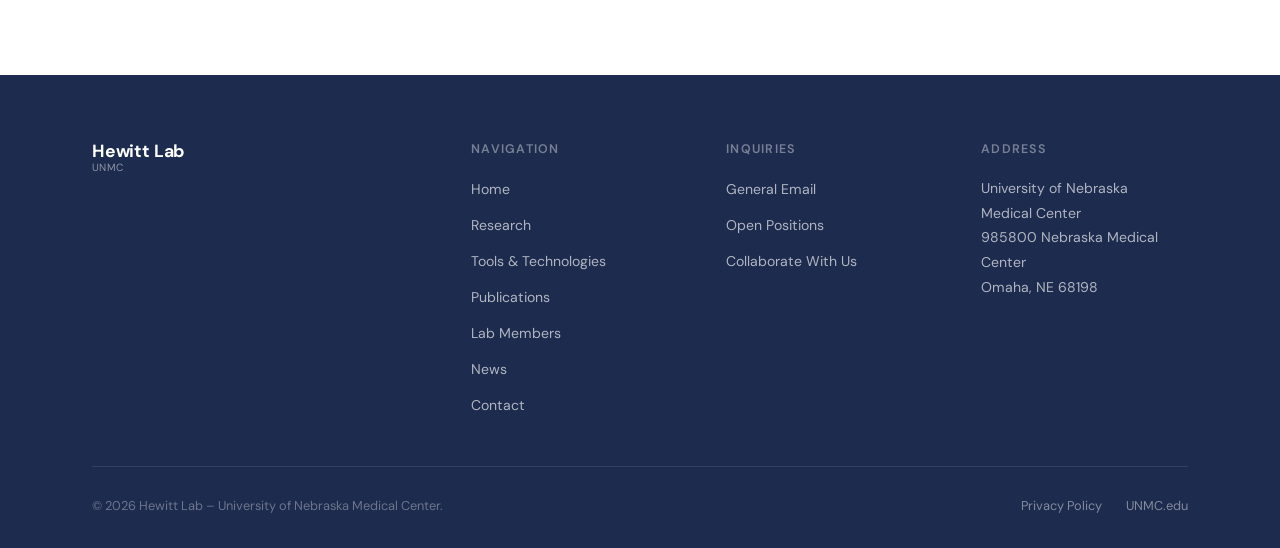
==== commit 1c8bba31: "Updated" ====
--- a/contact.html
+++ b/contact.html
@@ -25,6 +25,7 @@
         <a href="tools.html" class="nav-link">Tools &amp; Technologies</a>
         <a href="publications.html" class="nav-link">Publications</a>
         <a href="team.html" class="nav-link">Lab Members</a>
+        <a href="news.html" class="nav-link">News</a>
         <a href="contact.html" class="nav-link active">Contact</a>
       </nav>
       <a href="contact.html" class="btn btn--primary btn--sm header-cta">Join the Lab</a>
@@ -38,6 +39,7 @@
     <a href="tools.html" class="nav-link" style="font-size:1.1rem;color:rgba(255,255,255,0.8)">Tools &amp; Technologies</a>
     <a href="publications.html" class="nav-link" style="font-size:1.1rem;color:rgba(255,255,255,0.8)">Publications</a>
     <a href="team.html" class="nav-link" style="font-size:1.1rem;color:rgba(255,255,255,0.8)">Lab Members</a>
+    <a href="news.html" class="nav-link">News</a>
     <a href="contact.html" class="nav-link active" style="font-size:1.1rem;color:white">Contact</a>
   </div>
 
@@ -210,7 +212,9 @@
         <div class="footer-col"><h4>Navigation</h4><ul>
           <li><a href="index.html">Home</a></li><li><a href="research.html">Research</a></li>
           <li><a href="tools.html">Tools &amp; Technologies</a></li><li><a href="publications.html">Publications</a></li>
-          <li><a href="team.html">Lab Members</a></li><li><a href="contact.html">Contact</a></li>
+          <li><a href="team.html">Lab Members</a></li>
+          <li><a href="news.html">News</a></li>
+          <li><a href="contact.html">Contact</a></li>
         </ul></div>
         <div class="footer-col"><h4>Inquiries</h4><ul>
           <li><a href="mailto:kyle.hewitt@unmc.edu">General Email</a></li>
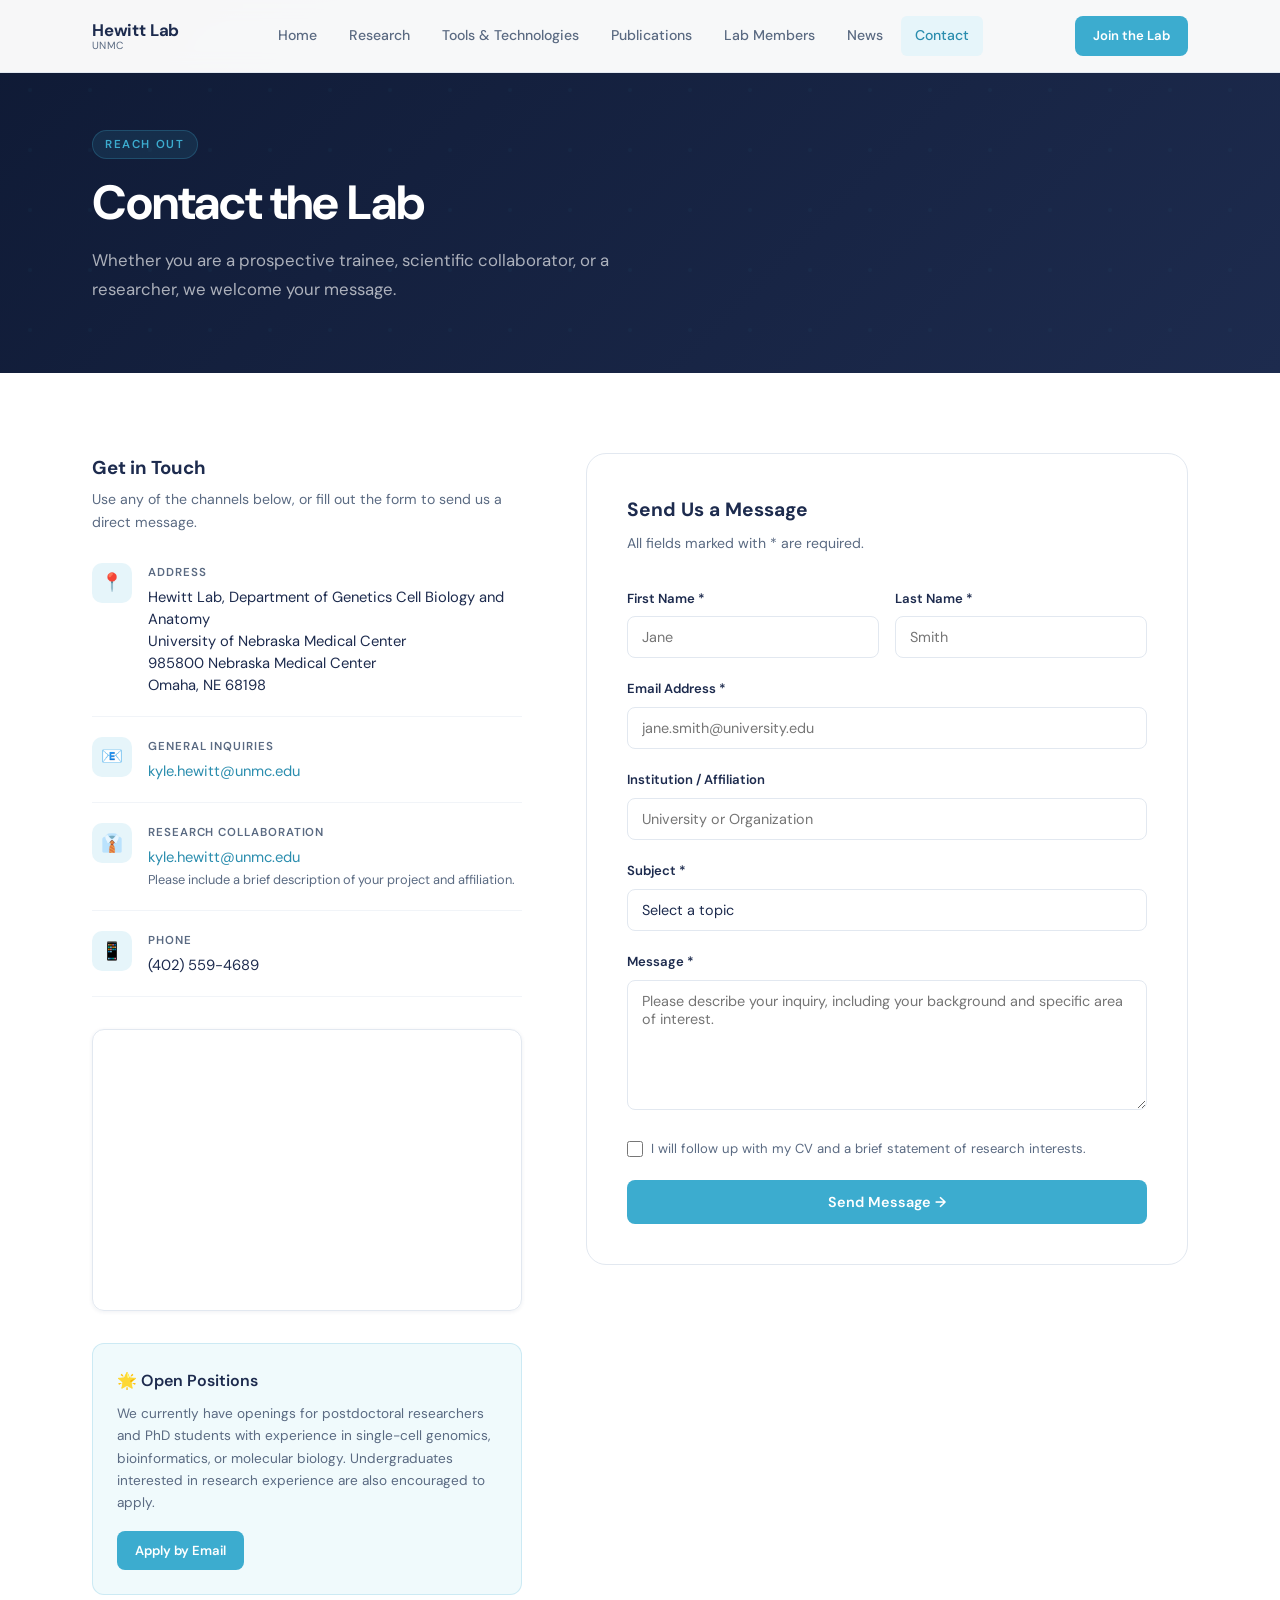
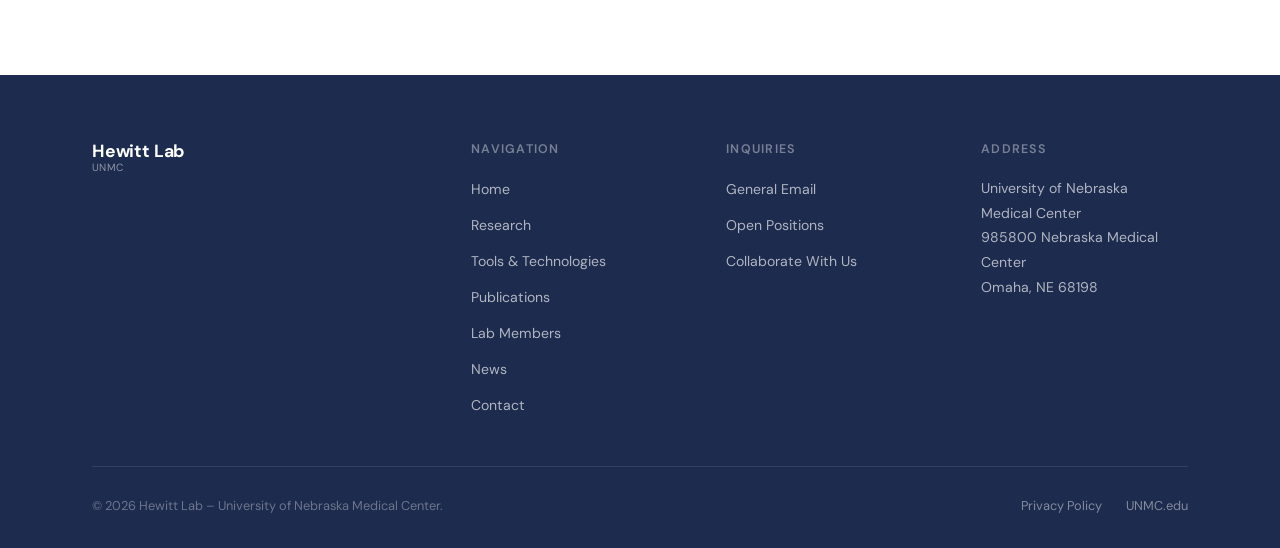
==== commit e783461c: "Updated" ====
--- a/contact.html
+++ b/contact.html
@@ -107,7 +107,7 @@
             <div class="contact-icon">&#128241;</div>
             <div>
               <div class="contact-detail-label">Phone</div>
-              <div class="contact-detail-value">(402) 000-0000</div>
+              <div class="contact-detail-value">(402) 559-4689</div>
             </div>
           </div>
 
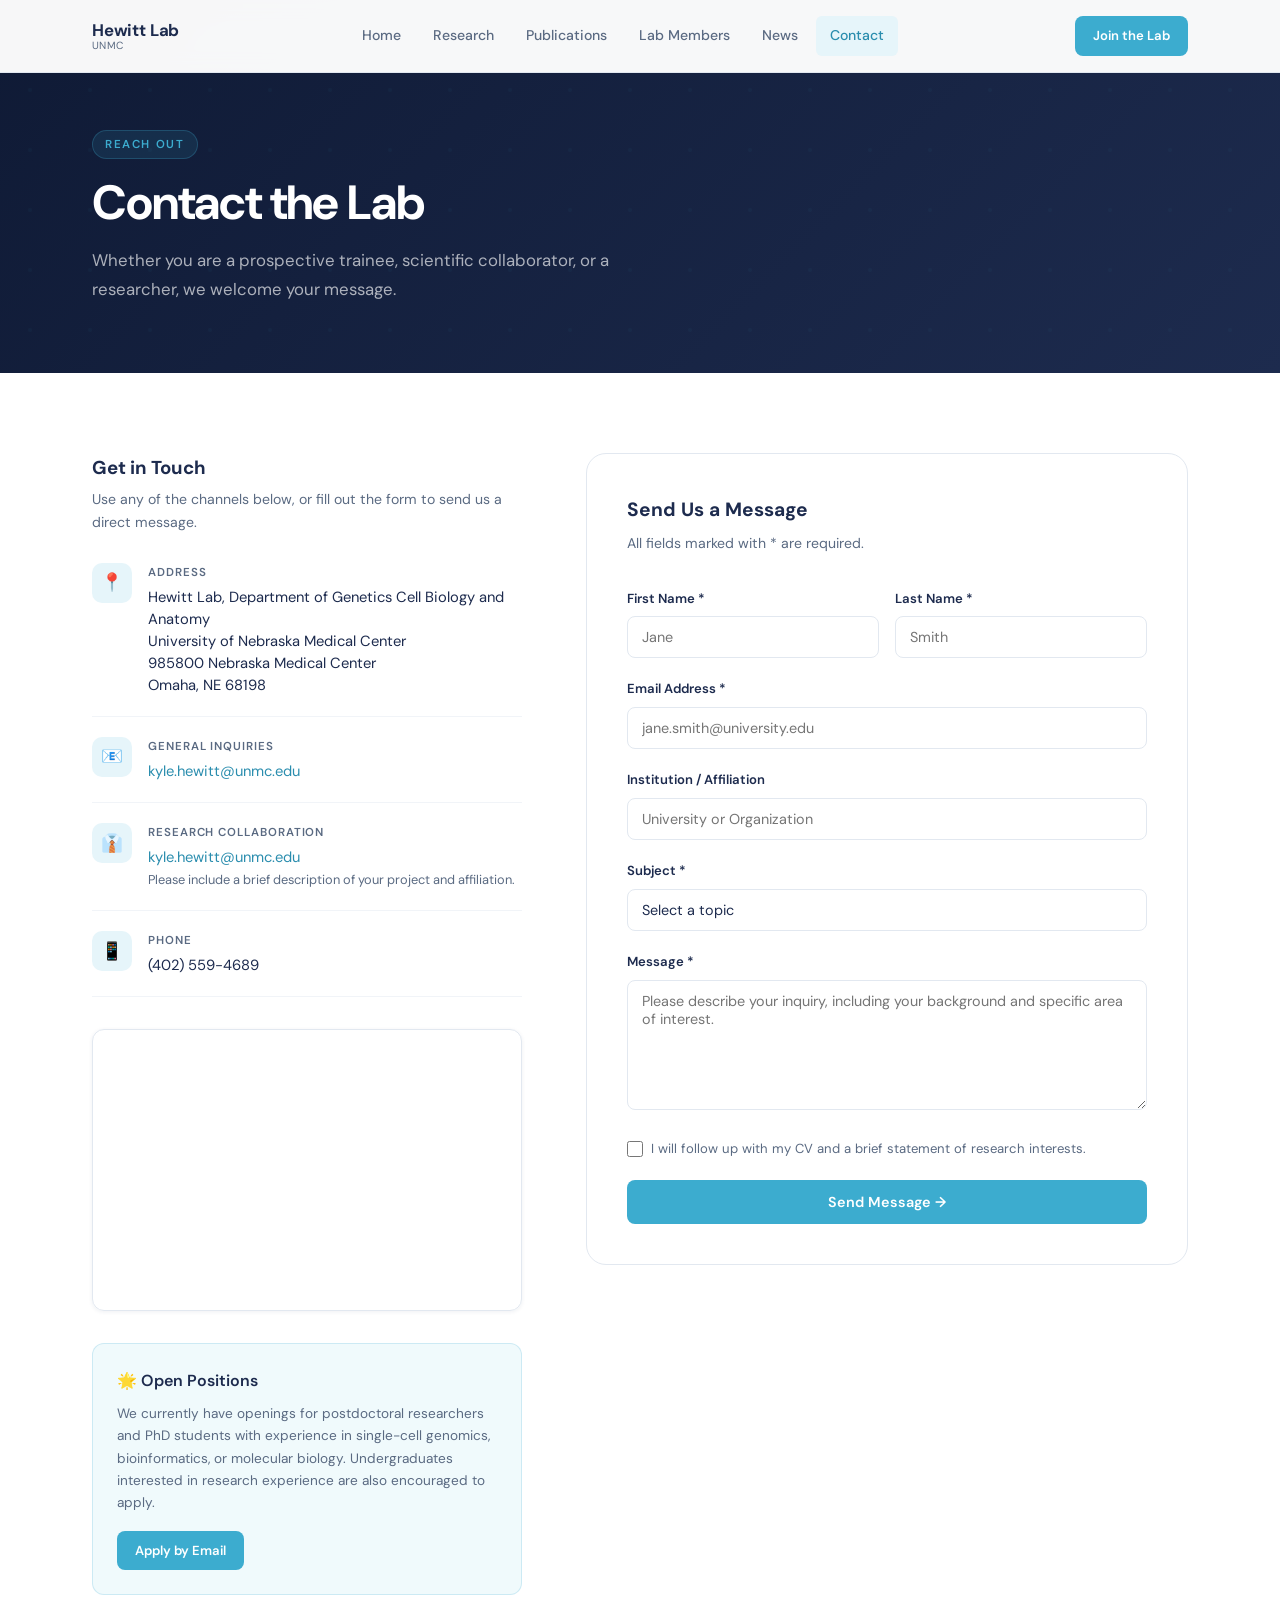
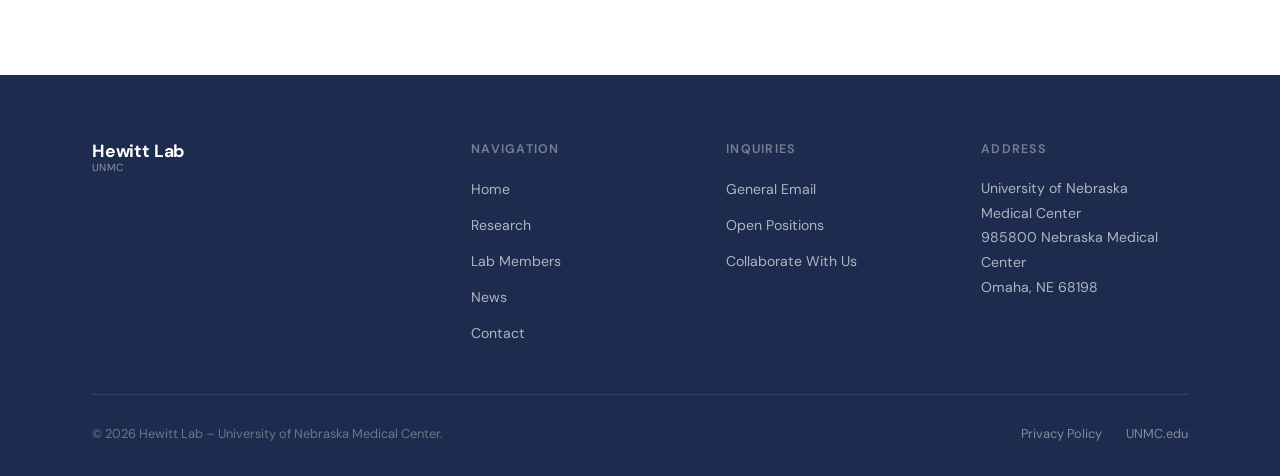
==== commit 304aaf6f: "Updated edits" ====
--- a/contact.html
+++ b/contact.html
@@ -22,7 +22,7 @@
       <nav class="header-nav">
         <a href="index.html" class="nav-link">Home</a>
         <a href="research.html" class="nav-link">Research</a>
-        <a href="tools.html" class="nav-link">Tools &amp; Technologies</a>
+        <!-- <a href="tools.html" class="nav-link">Tools &amp; Technologies</a> -->
         <a href="publications.html" class="nav-link">Publications</a>
         <a href="team.html" class="nav-link">Lab Members</a>
         <a href="news.html" class="nav-link">News</a>
@@ -36,7 +36,7 @@
   <div class="mobile-nav" id="mobileNav" style="display:none; position:fixed; inset:0; background:var(--navy); z-index:999; flex-direction:column; align-items:flex-start; padding:6rem 2rem 2rem; gap:0.5rem;">
     <a href="index.html" class="nav-link" style="font-size:1.1rem;color:rgba(255,255,255,0.8)">Home</a>
     <a href="research.html" class="nav-link" style="font-size:1.1rem;color:rgba(255,255,255,0.8)">Research</a>
-    <a href="tools.html" class="nav-link" style="font-size:1.1rem;color:rgba(255,255,255,0.8)">Tools &amp; Technologies</a>
+    <!-- <a href="tools.html" class="nav-link" style="font-size:1.1rem;color:rgba(255,255,255,0.8)">Tools &amp; Technologies</a> -->
     <a href="publications.html" class="nav-link" style="font-size:1.1rem;color:rgba(255,255,255,0.8)">Publications</a>
     <a href="team.html" class="nav-link" style="font-size:1.1rem;color:rgba(255,255,255,0.8)">Lab Members</a>
     <a href="news.html" class="nav-link">News</a>
@@ -211,7 +211,7 @@
         </div>
         <div class="footer-col"><h4>Navigation</h4><ul>
           <li><a href="index.html">Home</a></li><li><a href="research.html">Research</a></li>
-          <li><a href="tools.html">Tools &amp; Technologies</a></li><li><a href="publications.html">Publications</a></li>
+          <!-- <li><a href="tools.html">Tools &amp; Technologies</a></li><li><a href="publications.html">Publications</a></li> -->
           <li><a href="team.html">Lab Members</a></li>
           <li><a href="news.html">News</a></li>
           <li><a href="contact.html">Contact</a></li>
